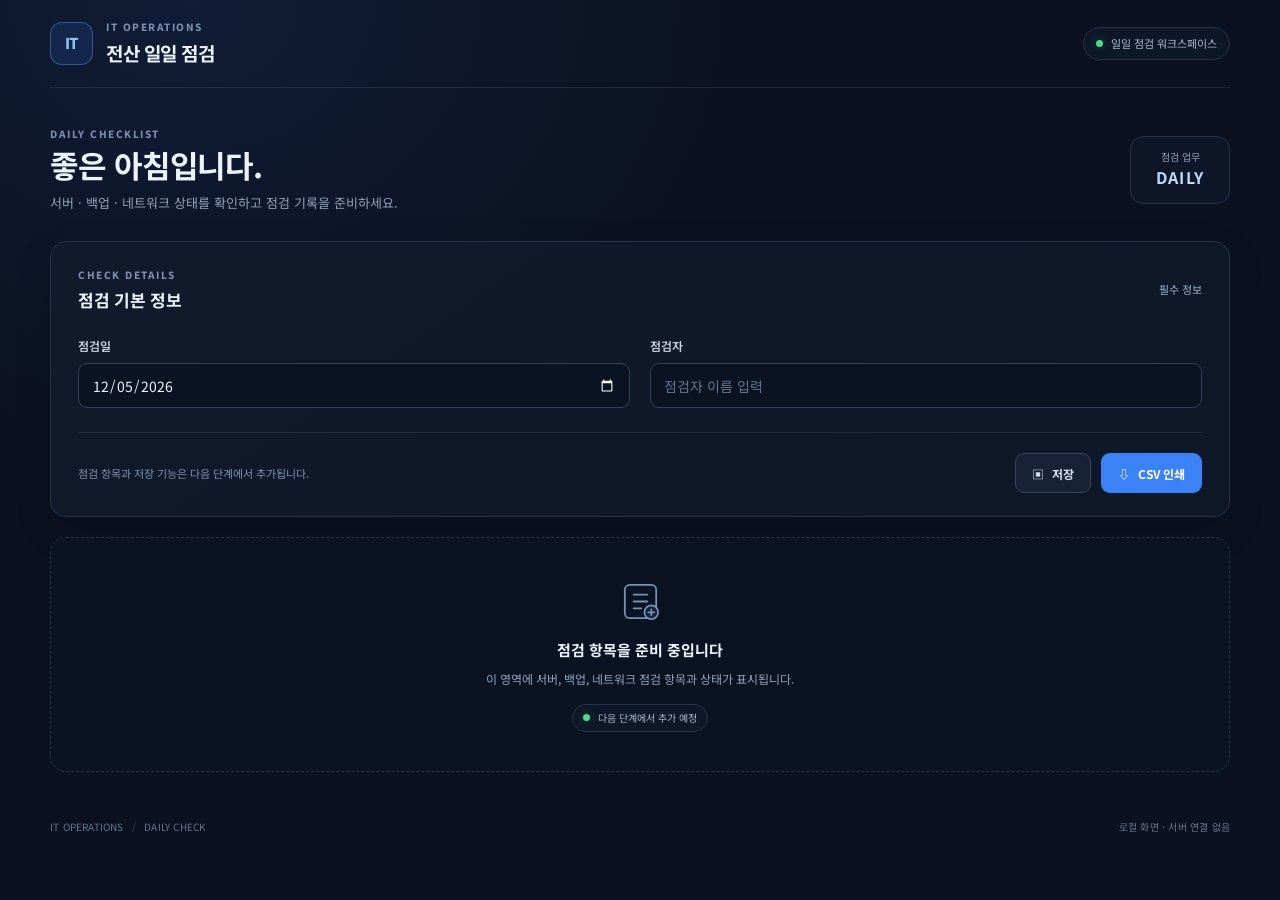
==== index.html @ 262e0092 "ADD 일일점검도우미 앱 생성" ====
<!doctype html>
<html lang="ko">
<head>
  <meta charset="utf-8">
  <meta name="viewport" content="width=device-width, initial-scale=1">
  <meta name="theme-color" content="#111827">
  <title>전산 일일 점검</title>
  <link rel="stylesheet" href="stylee.css">
  <script src="app.js" defer></script>
</head>
<body>
  <div class="app-shell">
    <header class="topbar">
      <div class="brand">
        <div class="brand-mark" aria-hidden="true">IT</div>
        <div>
          <p class="eyebrow">IT OPERATIONS</p>
          <h1>전산 일일 점검</h1>
        </div>
      </div>
      <div class="status-pill"><span class="status-dot"></span> 일일 점검 워크스페이스</div>
    </header>

    <main>
      <section class="page-intro" aria-labelledby="page-title">
        <div>
          <p class="eyebrow">DAILY CHECKLIST</p>
          <h2 id="page-title">좋은 아침입니다.</h2>
          <p class="intro-copy">서버 · 백업 · 네트워크 상태를 확인하고 점검 기록을 준비하세요.</p>
        </div>
        <div class="date-badge">
          <span class="date-badge-label">점검 업무</span>
          <strong>DAILY</strong>
        </div>
      </section>

      <section class="panel meta-panel" aria-labelledby="meta-title">
        <div class="section-heading">
          <div>
            <p class="eyebrow">CHECK DETAILS</p>
            <h3 id="meta-title">점검 기본 정보</h3>
          </div>
          <span class="section-caption">필수 정보</span>
        </div>

        <div class="form-grid">
          <div class="field">
            <label for="check-date">점검일</label>
            <input id="check-date" name="check-date" type="date">
          </div>
          <div class="field">
            <label for="inspector-name">점검자</label>
            <input id="inspector-name" name="inspector-name" type="text" placeholder="점검자 이름 입력" autocomplete="name">
          </div>
        </div>

        <div class="action-row">
          <p class="helper-text">점검 항목과 저장 기능은 다음 단계에서 추가됩니다.</p>
          <div class="actions">
            <button class="button button-secondary" id="save-button" type="button">
              <span aria-hidden="true">▣</span> 저장
            </button>
            <button class="button button-primary" id="export-button" type="button">
              <span aria-hidden="true">⇩</span> CSV 인쇄
            </button>
          </div>
        </div>
        <p class="notice" id="notice" role="status" aria-live="polite" hidden></p>
      </section>

      <section class="empty-panel" aria-labelledby="empty-title">
        <div class="empty-icon" aria-hidden="true">
          <svg viewBox="0 0 48 48" fill="none">
            <rect x="8" y="7" width="32" height="34" rx="5" stroke="currentColor" stroke-width="1.8"/>
            <path d="M17 17h14M17 24h14M17 31h8" stroke="currentColor" stroke-width="1.8" stroke-linecap="round"/>
            <circle cx="35" cy="35" r="7" fill="#172235" stroke="currentColor" stroke-width="1.8"/>
            <path d="M35 32v6M32 35h6" stroke="currentColor" stroke-width="1.8" stroke-linecap="round"/>
          </svg>
        </div>
        <h3 id="empty-title">점검 항목을 준비 중입니다</h3>
        <p>이 영역에 서버, 백업, 네트워크 점검 항목과 상태가 표시됩니다.</p>
        <span class="coming-soon"><span class="status-dot"></span> 다음 단계에서 추가 예정</span>
      </section>
    </main>

    <footer class="footer">
      <span>IT OPERATIONS <span class="footer-separator">/</span> DAILY CHECK</span>
      <span>로컬 화면 · 서버 연결 없음</span>
    </footer>
  </div>
</body>
</html>
---- stylee.css ----
@import url('https://fonts.googleapis.com/css2?family=Noto+Sans+KR:wght@400;500;600;700;800&display=swap');

:root {
  color-scheme: dark;
  --bg: #0b1120;
  --panel: #111a2b;
  --panel-soft: #0e1727;
  --border: #253249;
  --text: #edf3fc;
  --muted: #91a0b7;
  --accent: #60a5fa;
  --accent-strong: #3b82f6;
  --green: #4ade80;
}

* { box-sizing: border-box; }

html { min-width: 320px; background: var(--bg); }

body {
  margin: 0;
  min-height: 100vh;
  background:
    radial-gradient(ellipse at 15% 0%, rgba(59, 130, 246, .10), transparent 34rem),
    var(--bg);
  color: var(--text);
  font-family: "Noto Sans KR", "Malgun Gothic", "Apple SD Gothic Neo", sans-serif;
  font-size: 14px;
  line-height: 1.6;
}

button, input { font: inherit; }

.app-shell {
  width: min(100% - 48px, 1180px);
  margin: 0 auto;
}

.topbar {
  min-height: 88px;
  display: flex;
  align-items: center;
  justify-content: space-between;
  gap: 20px;
  border-bottom: 1px solid rgba(145, 160, 183, .15);
}

.brand { display: flex; align-items: center; gap: 13px; }

.brand-mark {
  width: 43px;
  height: 43px;
  display: grid;
  place-items: center;
  border: 1px solid rgba(96, 165, 250, .4);
  border-radius: 12px;
  background: rgba(59, 130, 246, .13);
  color: #93c5fd;
  font-size: 15px;
  font-weight: 800;
  letter-spacing: -.5px;
}

.eyebrow {
  margin: 0 0 3px;
  color: #7f91ad;
  font-size: 10px;
  font-weight: 800;
  letter-spacing: 1.5px;
}

h1, h2, h3, p { margin-top: 0; }
h1 { margin-bottom: 0; font-size: 19px; font-weight: 700; letter-spacing: -.5px; }

.status-pill, .coming-soon {
  display: inline-flex;
  align-items: center;
  gap: 8px;
  border: 1px solid var(--border);
  border-radius: 999px;
  padding: 7px 12px;
  color: #aab8cc;
  background: rgba(17, 26, 43, .7);
  font-size: 11px;
  white-space: nowrap;
}

.status-dot {
  display: inline-block;
  width: 7px;
  height: 7px;
  flex: 0 0 7px;
  border-radius: 50%;
  background: var(--green);
  box-shadow: 0 0 10px rgba(74, 222, 128, .25);
}

main { padding: 38px 0 28px; }

.page-intro {
  display: flex;
  align-items: center;
  justify-content: space-between;
  gap: 24px;
  margin-bottom: 27px;
}

.page-intro h2 {
  margin: 2px 0 8px;
  font-size: clamp(24px, 3vw, 31px);
  line-height: 1.3;
  letter-spacing: -1.1px;
}

.intro-copy { margin-bottom: 0; color: var(--muted); font-size: 13px; }

.date-badge {
  min-width: 100px;
  padding: 12px 16px;
  border: 1px solid var(--border);
  border-radius: 13px;
  background: rgba(17, 26, 43, .68);
  text-align: center;
}
.date-badge-label { display: block; color: var(--muted); font-size: 10px; }
.date-badge strong { color: #bfdbfe; font-size: 16px; letter-spacing: 1.4px; }

.panel, .empty-panel {
  border: 1px solid var(--border);
  border-radius: 16px;
  background: linear-gradient(145deg, rgba(17, 26, 43, .97), rgba(14, 23, 39, .97));
  box-shadow: 0 14px 38px rgba(0, 0, 0, .12);
}

.meta-panel { padding: 25px 27px 23px; }

.section-heading {
  display: flex;
  align-items: center;
  justify-content: space-between;
  gap: 16px;
  margin-bottom: 23px;
}
.section-heading h3 { margin: 0; font-size: 17px; font-weight: 700; letter-spacing: -.3px; }
.section-caption { color: #9db1cc; font-size: 11px; }

.form-grid {
  display: grid;
  grid-template-columns: minmax(0, 1fr) minmax(0, 1fr);
  gap: 20px;
}

.field { min-width: 0; }
.field label { display: block; margin-bottom: 8px; color: #c7d2e3; font-size: 12px; font-weight: 600; }

.field input {
  width: 100%;
  min-width: 0;
  height: 45px;
  padding: 0 13px;
  color: var(--text);
  border: 1px solid #31415a;
  border-radius: 9px;
  outline: none;
  background: #0b1322;
  transition: border-color .15s ease, box-shadow .15s ease;
}
.field input::placeholder { color: #64748b; }
.field input:focus { border-color: var(--accent); box-shadow: 0 0 0 3px rgba(96, 165, 250, .13); }
.field input[type="date"] { color-scheme: dark; }

.action-row {
  display: flex;
  align-items: center;
  justify-content: space-between;
  gap: 18px;
  margin-top: 24px;
  padding-top: 20px;
  border-top: 1px solid rgba(145, 160, 183, .13);
}
.helper-text { margin: 0; color: #7f91a9; font-size: 11px; }
.actions { display: flex; align-items: center; gap: 10px; }

.button {
  display: inline-flex;
  align-items: center;
  justify-content: center;
  gap: 8px;
  min-height: 40px;
  padding: 0 16px;
  border: 1px solid transparent;
  border-radius: 9px;
  cursor: pointer;
  font-size: 12px;
  font-weight: 700;
  transition: background .15s ease, border-color .15s ease, transform .15s ease;
}
.button:active { transform: translateY(1px); }
.button:focus-visible { outline: 2px solid #bfdbfe; outline-offset: 3px; }
.button-secondary { border-color: #35445b; background: #172235; color: #d5deeb; }
.button-secondary:hover { background: #202e43; border-color: #526580; }
.button-primary { background: var(--accent-strong); color: #fff; }
.button-primary:hover { background: #2563eb; }

.notice {
  margin: 15px 0 0;
  padding: 10px 12px;
  border: 1px solid rgba(96, 165, 250, .25);
  border-radius: 8px;
  background: rgba(59, 130, 246, .08);
  color: #bfdbfe;
  font-size: 12px;
}

.empty-panel {
  min-height: 235px;
  margin-top: 20px;
  padding: 35px 20px;
  display: flex;
  flex-direction: column;
  align-items: center;
  justify-content: center;
  text-align: center;
  border-style: dashed;
  background: rgba(14, 23, 39, .48);
  box-shadow: none;
}
.empty-icon { width: 47px; height: 47px; margin-bottom: 13px; color: #7891b4; }
.empty-icon svg { display: block; width: 100%; height: 100%; }
.empty-panel h3 { margin-bottom: 7px; font-size: 15px; font-weight: 700; }
.empty-panel > p { margin-bottom: 15px; color: var(--muted); font-size: 12px; }
.coming-soon { padding: 5px 10px; font-size: 10px; }

.footer {
  display: flex;
  justify-content: space-between;
  gap: 14px;
  padding: 19px 0 25px;
  color: #64748b;
  font-size: 10px;
  letter-spacing: .2px;
}
.footer-separator { padding: 0 5px; color: #3b4b62; }

@media (max-width: 700px) {
  .app-shell { width: min(100% - 32px, 1180px); }
  .topbar { min-height: 76px; }
  .status-pill { max-width: 44%; overflow: hidden; text-overflow: ellipsis; }
  main { padding-top: 27px; }
  .page-intro { align-items: flex-start; }
  .date-badge { min-width: 78px; padding: 9px 10px; }
  .meta-panel { padding: 21px 18px; }
  .form-grid { grid-template-columns: minmax(0, 1fr); gap: 16px; }
  .action-row { align-items: stretch; flex-direction: column; }
  .actions { width: 100%; }
  .button { flex: 1; }
  .empty-panel { min-height: 220px; padding-inline: 18px; }
  .footer { flex-direction: column; gap: 4px; }
}

@media (max-width: 420px) {
  .app-shell { width: calc(100% - 24px); }
  .brand { gap: 9px; }
  .brand-mark { width: 38px; height: 38px; }
  h1 { font-size: 16px; }
  .status-pill { font-size: 0; padding: 9px; }
  .status-pill .status-dot { width: 8px; height: 8px; }
  .page-intro h2 { font-size: 24px; }
  .intro-copy { max-width: 255px; }
  .date-badge { min-width: 66px; }
  .date-badge-label { font-size: 9px; }
  .date-badge strong { font-size: 14px; }
}
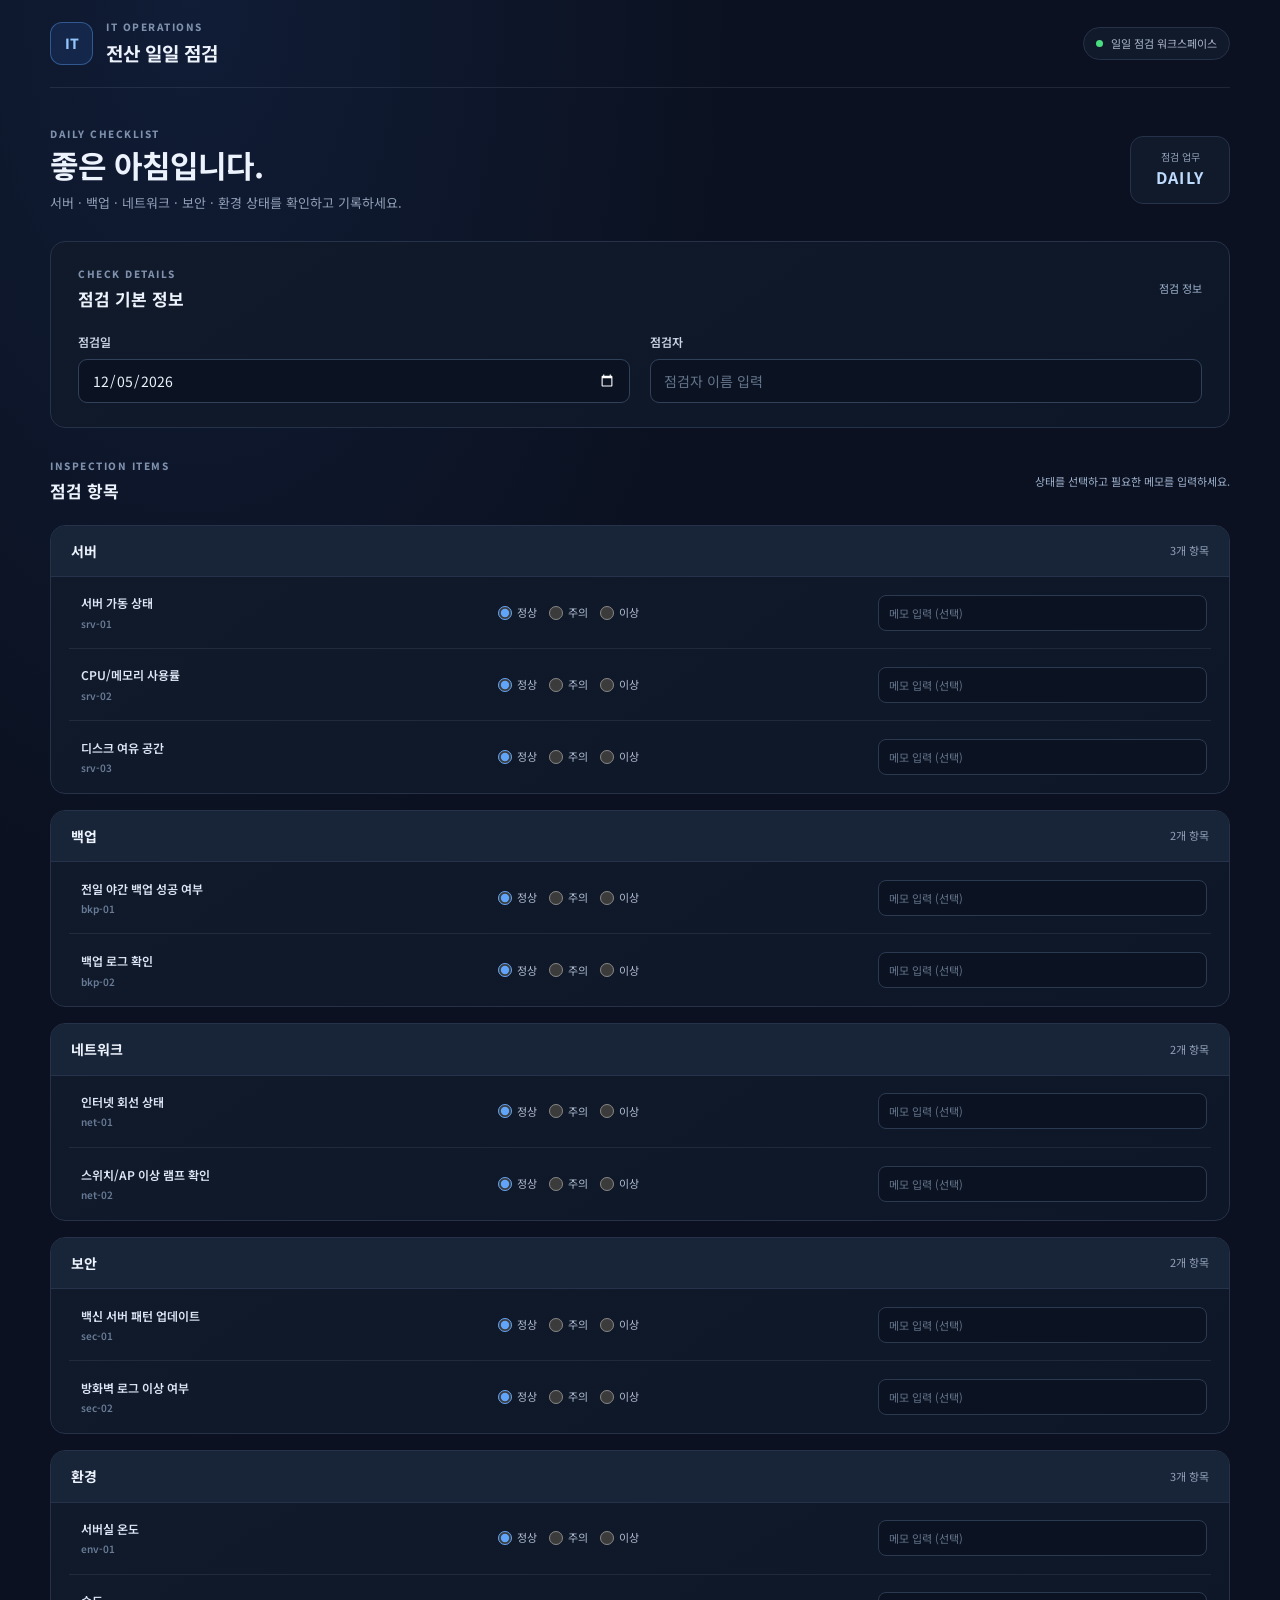
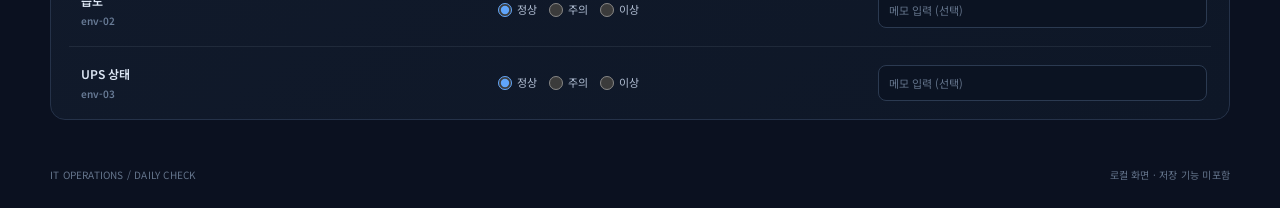
==== commit 7592678a: "점검항목 추가" ====
--- a/index.html
+++ b/index.html
@@ -1,92 +1,16 @@
 <!doctype html>
 <html lang="ko">
 <head>
-  <meta charset="utf-8">
-  <meta name="viewport" content="width=device-width, initial-scale=1">
-  <meta name="theme-color" content="#111827">
-  <title>전산 일일 점검</title>
-  <link rel="stylesheet" href="stylee.css">
-  <script src="app.js" defer></script>
+<meta charset="utf-8"><meta name="viewport" content="width=device-width, initial-scale=1">
+<meta name="theme-color" content="#111827"><title>전산 일일 점검</title>
+<link rel="stylesheet" href="stylee.css"><script src="app.js" defer></script>
 </head>
-<body>
-  <div class="app-shell">
-    <header class="topbar">
-      <div class="brand">
-        <div class="brand-mark" aria-hidden="true">IT</div>
-        <div>
-          <p class="eyebrow">IT OPERATIONS</p>
-          <h1>전산 일일 점검</h1>
-        </div>
-      </div>
-      <div class="status-pill"><span class="status-dot"></span> 일일 점검 워크스페이스</div>
-    </header>
-
-    <main>
-      <section class="page-intro" aria-labelledby="page-title">
-        <div>
-          <p class="eyebrow">DAILY CHECKLIST</p>
-          <h2 id="page-title">좋은 아침입니다.</h2>
-          <p class="intro-copy">서버 · 백업 · 네트워크 상태를 확인하고 점검 기록을 준비하세요.</p>
-        </div>
-        <div class="date-badge">
-          <span class="date-badge-label">점검 업무</span>
-          <strong>DAILY</strong>
-        </div>
-      </section>
-
-      <section class="panel meta-panel" aria-labelledby="meta-title">
-        <div class="section-heading">
-          <div>
-            <p class="eyebrow">CHECK DETAILS</p>
-            <h3 id="meta-title">점검 기본 정보</h3>
-          </div>
-          <span class="section-caption">필수 정보</span>
-        </div>
-
-        <div class="form-grid">
-          <div class="field">
-            <label for="check-date">점검일</label>
-            <input id="check-date" name="check-date" type="date">
-          </div>
-          <div class="field">
-            <label for="inspector-name">점검자</label>
-            <input id="inspector-name" name="inspector-name" type="text" placeholder="점검자 이름 입력" autocomplete="name">
-          </div>
-        </div>
-
-        <div class="action-row">
-          <p class="helper-text">점검 항목과 저장 기능은 다음 단계에서 추가됩니다.</p>
-          <div class="actions">
-            <button class="button button-secondary" id="save-button" type="button">
-              <span aria-hidden="true">▣</span> 저장
-            </button>
-            <button class="button button-primary" id="export-button" type="button">
-              <span aria-hidden="true">⇩</span> CSV 인쇄
-            </button>
-          </div>
-        </div>
-        <p class="notice" id="notice" role="status" aria-live="polite" hidden></p>
-      </section>
-
-      <section class="empty-panel" aria-labelledby="empty-title">
-        <div class="empty-icon" aria-hidden="true">
-          <svg viewBox="0 0 48 48" fill="none">
-            <rect x="8" y="7" width="32" height="34" rx="5" stroke="currentColor" stroke-width="1.8"/>
-            <path d="M17 17h14M17 24h14M17 31h8" stroke="currentColor" stroke-width="1.8" stroke-linecap="round"/>
-            <circle cx="35" cy="35" r="7" fill="#172235" stroke="currentColor" stroke-width="1.8"/>
-            <path d="M35 32v6M32 35h6" stroke="currentColor" stroke-width="1.8" stroke-linecap="round"/>
-          </svg>
-        </div>
-        <h3 id="empty-title">점검 항목을 준비 중입니다</h3>
-        <p>이 영역에 서버, 백업, 네트워크 점검 항목과 상태가 표시됩니다.</p>
-        <span class="coming-soon"><span class="status-dot"></span> 다음 단계에서 추가 예정</span>
-      </section>
-    </main>
-
-    <footer class="footer">
-      <span>IT OPERATIONS <span class="footer-separator">/</span> DAILY CHECK</span>
-      <span>로컬 화면 · 서버 연결 없음</span>
-    </footer>
-  </div>
-</body>
-</html>
+<body><div class="app-shell">
+<header class="topbar"><div class="brand"><div class="brand-mark" aria-hidden="true">IT</div><div><p class="eyebrow">IT OPERATIONS</p><h1>전산 일일 점검</h1></div></div><div class="status-pill"><span class="status-dot"></span> 일일 점검 워크스페이스</div></header>
+<main>
+<section class="page-intro"><div><p class="eyebrow">DAILY CHECKLIST</p><h2>좋은 아침입니다.</h2><p class="intro-copy">서버 · 백업 · 네트워크 · 보안 · 환경 상태를 확인하고 기록하세요.</p></div><div class="date-badge"><span class="date-badge-label">점검 업무</span><strong>DAILY</strong></div></section>
+<section class="panel meta-panel"><div class="section-heading"><div><p class="eyebrow">CHECK DETAILS</p><h3>점검 기본 정보</h3></div><span class="section-caption">점검 정보</span></div>
+<div class="form-grid"><div class="field"><label for="check-date">점검일</label><input id="check-date" name="check-date" type="date"></div><div class="field"><label for="inspector-name">점검자</label><input id="inspector-name" name="inspector-name" type="text" placeholder="점검자 이름 입력" autocomplete="name"></div></div></section>
+<section class="checklist-section"><div class="section-heading"><div><p class="eyebrow">INSPECTION ITEMS</p><h3>점검 항목</h3></div><span class="section-caption">상태를 선택하고 필요한 메모를 입력하세요.</span></div><div id="checklist-container" class="checklist-container"></div></section>
+</main><footer class="footer"><span>IT OPERATIONS / DAILY CHECK</span><span>로컬 화면 · 저장 기능 미포함</span></footer>
+</div></body></html>
--- a/stylee.css
+++ b/stylee.css
@@ -1,273 +1,16 @@
 @import url('https://fonts.googleapis.com/css2?family=Noto+Sans+KR:wght@400;500;600;700;800&display=swap');
-
-:root {
-  color-scheme: dark;
-  --bg: #0b1120;
-  --panel: #111a2b;
-  --panel-soft: #0e1727;
-  --border: #253249;
-  --text: #edf3fc;
-  --muted: #91a0b7;
-  --accent: #60a5fa;
-  --accent-strong: #3b82f6;
-  --green: #4ade80;
-}
-
-* { box-sizing: border-box; }
-
-html { min-width: 320px; background: var(--bg); }
-
-body {
-  margin: 0;
-  min-height: 100vh;
-  background:
-    radial-gradient(ellipse at 15% 0%, rgba(59, 130, 246, .10), transparent 34rem),
-    var(--bg);
-  color: var(--text);
-  font-family: "Noto Sans KR", "Malgun Gothic", "Apple SD Gothic Neo", sans-serif;
-  font-size: 14px;
-  line-height: 1.6;
-}
-
-button, input { font: inherit; }
-
-.app-shell {
-  width: min(100% - 48px, 1180px);
-  margin: 0 auto;
-}
-
-.topbar {
-  min-height: 88px;
-  display: flex;
-  align-items: center;
-  justify-content: space-between;
-  gap: 20px;
-  border-bottom: 1px solid rgba(145, 160, 183, .15);
-}
-
-.brand { display: flex; align-items: center; gap: 13px; }
-
-.brand-mark {
-  width: 43px;
-  height: 43px;
-  display: grid;
-  place-items: center;
-  border: 1px solid rgba(96, 165, 250, .4);
-  border-radius: 12px;
-  background: rgba(59, 130, 246, .13);
-  color: #93c5fd;
-  font-size: 15px;
-  font-weight: 800;
-  letter-spacing: -.5px;
-}
-
-.eyebrow {
-  margin: 0 0 3px;
-  color: #7f91ad;
-  font-size: 10px;
-  font-weight: 800;
-  letter-spacing: 1.5px;
-}
-
-h1, h2, h3, p { margin-top: 0; }
-h1 { margin-bottom: 0; font-size: 19px; font-weight: 700; letter-spacing: -.5px; }
-
-.status-pill, .coming-soon {
-  display: inline-flex;
-  align-items: center;
-  gap: 8px;
-  border: 1px solid var(--border);
-  border-radius: 999px;
-  padding: 7px 12px;
-  color: #aab8cc;
-  background: rgba(17, 26, 43, .7);
-  font-size: 11px;
-  white-space: nowrap;
-}
-
-.status-dot {
-  display: inline-block;
-  width: 7px;
-  height: 7px;
-  flex: 0 0 7px;
-  border-radius: 50%;
-  background: var(--green);
-  box-shadow: 0 0 10px rgba(74, 222, 128, .25);
-}
-
-main { padding: 38px 0 28px; }
-
-.page-intro {
-  display: flex;
-  align-items: center;
-  justify-content: space-between;
-  gap: 24px;
-  margin-bottom: 27px;
-}
-
-.page-intro h2 {
-  margin: 2px 0 8px;
-  font-size: clamp(24px, 3vw, 31px);
-  line-height: 1.3;
-  letter-spacing: -1.1px;
-}
-
-.intro-copy { margin-bottom: 0; color: var(--muted); font-size: 13px; }
-
-.date-badge {
-  min-width: 100px;
-  padding: 12px 16px;
-  border: 1px solid var(--border);
-  border-radius: 13px;
-  background: rgba(17, 26, 43, .68);
-  text-align: center;
-}
-.date-badge-label { display: block; color: var(--muted); font-size: 10px; }
-.date-badge strong { color: #bfdbfe; font-size: 16px; letter-spacing: 1.4px; }
-
-.panel, .empty-panel {
-  border: 1px solid var(--border);
-  border-radius: 16px;
-  background: linear-gradient(145deg, rgba(17, 26, 43, .97), rgba(14, 23, 39, .97));
-  box-shadow: 0 14px 38px rgba(0, 0, 0, .12);
-}
-
-.meta-panel { padding: 25px 27px 23px; }
-
-.section-heading {
-  display: flex;
-  align-items: center;
-  justify-content: space-between;
-  gap: 16px;
-  margin-bottom: 23px;
-}
-.section-heading h3 { margin: 0; font-size: 17px; font-weight: 700; letter-spacing: -.3px; }
-.section-caption { color: #9db1cc; font-size: 11px; }
-
-.form-grid {
-  display: grid;
-  grid-template-columns: minmax(0, 1fr) minmax(0, 1fr);
-  gap: 20px;
-}
-
-.field { min-width: 0; }
-.field label { display: block; margin-bottom: 8px; color: #c7d2e3; font-size: 12px; font-weight: 600; }
-
-.field input {
-  width: 100%;
-  min-width: 0;
-  height: 45px;
-  padding: 0 13px;
-  color: var(--text);
-  border: 1px solid #31415a;
-  border-radius: 9px;
-  outline: none;
-  background: #0b1322;
-  transition: border-color .15s ease, box-shadow .15s ease;
-}
-.field input::placeholder { color: #64748b; }
-.field input:focus { border-color: var(--accent); box-shadow: 0 0 0 3px rgba(96, 165, 250, .13); }
-.field input[type="date"] { color-scheme: dark; }
-
-.action-row {
-  display: flex;
-  align-items: center;
-  justify-content: space-between;
-  gap: 18px;
-  margin-top: 24px;
-  padding-top: 20px;
-  border-top: 1px solid rgba(145, 160, 183, .13);
-}
-.helper-text { margin: 0; color: #7f91a9; font-size: 11px; }
-.actions { display: flex; align-items: center; gap: 10px; }
-
-.button {
-  display: inline-flex;
-  align-items: center;
-  justify-content: center;
-  gap: 8px;
-  min-height: 40px;
-  padding: 0 16px;
-  border: 1px solid transparent;
-  border-radius: 9px;
-  cursor: pointer;
-  font-size: 12px;
-  font-weight: 700;
-  transition: background .15s ease, border-color .15s ease, transform .15s ease;
-}
-.button:active { transform: translateY(1px); }
-.button:focus-visible { outline: 2px solid #bfdbfe; outline-offset: 3px; }
-.button-secondary { border-color: #35445b; background: #172235; color: #d5deeb; }
-.button-secondary:hover { background: #202e43; border-color: #526580; }
-.button-primary { background: var(--accent-strong); color: #fff; }
-.button-primary:hover { background: #2563eb; }
-
-.notice {
-  margin: 15px 0 0;
-  padding: 10px 12px;
-  border: 1px solid rgba(96, 165, 250, .25);
-  border-radius: 8px;
-  background: rgba(59, 130, 246, .08);
-  color: #bfdbfe;
-  font-size: 12px;
-}
-
-.empty-panel {
-  min-height: 235px;
-  margin-top: 20px;
-  padding: 35px 20px;
-  display: flex;
-  flex-direction: column;
-  align-items: center;
-  justify-content: center;
-  text-align: center;
-  border-style: dashed;
-  background: rgba(14, 23, 39, .48);
-  box-shadow: none;
-}
-.empty-icon { width: 47px; height: 47px; margin-bottom: 13px; color: #7891b4; }
-.empty-icon svg { display: block; width: 100%; height: 100%; }
-.empty-panel h3 { margin-bottom: 7px; font-size: 15px; font-weight: 700; }
-.empty-panel > p { margin-bottom: 15px; color: var(--muted); font-size: 12px; }
-.coming-soon { padding: 5px 10px; font-size: 10px; }
-
-.footer {
-  display: flex;
-  justify-content: space-between;
-  gap: 14px;
-  padding: 19px 0 25px;
-  color: #64748b;
-  font-size: 10px;
-  letter-spacing: .2px;
-}
-.footer-separator { padding: 0 5px; color: #3b4b62; }
-
-@media (max-width: 700px) {
-  .app-shell { width: min(100% - 32px, 1180px); }
-  .topbar { min-height: 76px; }
-  .status-pill { max-width: 44%; overflow: hidden; text-overflow: ellipsis; }
-  main { padding-top: 27px; }
-  .page-intro { align-items: flex-start; }
-  .date-badge { min-width: 78px; padding: 9px 10px; }
-  .meta-panel { padding: 21px 18px; }
-  .form-grid { grid-template-columns: minmax(0, 1fr); gap: 16px; }
-  .action-row { align-items: stretch; flex-direction: column; }
-  .actions { width: 100%; }
-  .button { flex: 1; }
-  .empty-panel { min-height: 220px; padding-inline: 18px; }
-  .footer { flex-direction: column; gap: 4px; }
-}
-
-@media (max-width: 420px) {
-  .app-shell { width: calc(100% - 24px); }
-  .brand { gap: 9px; }
-  .brand-mark { width: 38px; height: 38px; }
-  h1 { font-size: 16px; }
-  .status-pill { font-size: 0; padding: 9px; }
-  .status-pill .status-dot { width: 8px; height: 8px; }
-  .page-intro h2 { font-size: 24px; }
-  .intro-copy { max-width: 255px; }
-  .date-badge { min-width: 66px; }
-  .date-badge-label { font-size: 9px; }
-  .date-badge strong { font-size: 14px; }
-}
+:root{color-scheme:dark;--bg:#0b1120;--panel:#111a2b;--border:#253249;--text:#edf3fc;--muted:#91a0b7;--accent:#60a5fa;--green:#4ade80;--red:#f87171}
+*{box-sizing:border-box}html{min-width:320px;background:var(--bg)}body{margin:0;min-height:100vh;background:radial-gradient(ellipse at 15% 0%,rgba(59,130,246,.10),transparent 34rem),var(--bg);color:var(--text);font:14px/1.6 "Noto Sans KR","Malgun Gothic","Apple SD Gothic Neo",sans-serif}
+button,input{font:inherit}.app-shell{width:min(100% - 48px,1180px);margin:0 auto}.topbar{min-height:88px;display:flex;align-items:center;justify-content:space-between;gap:20px;border-bottom:1px solid rgba(145,160,183,.15)}
+.brand{display:flex;align-items:center;gap:13px}.brand-mark{width:43px;height:43px;display:grid;place-items:center;border:1px solid rgba(96,165,250,.4);border-radius:12px;background:rgba(59,130,246,.13);color:#93c5fd;font-weight:800}
+.eyebrow{margin:0 0 3px;color:#7f91ad;font-size:10px;font-weight:800;letter-spacing:1.5px}h1,h2,h3,p{margin-top:0}h1{margin-bottom:0;font-size:19px}h2{font-size:clamp(24px,3vw,31px);line-height:1.3;letter-spacing:-1px;margin:2px 0 8px}h3{margin:0;font-size:17px}
+.status-pill{display:inline-flex;align-items:center;gap:8px;border:1px solid var(--border);border-radius:999px;padding:7px 12px;color:#aab8cc;background:#111a2b;font-size:11px;white-space:nowrap}.status-dot{width:7px;height:7px;border-radius:50%;background:var(--green);display:inline-block}
+main{padding:38px 0 28px}.page-intro{display:flex;align-items:center;justify-content:space-between;gap:24px;margin-bottom:27px}.intro-copy{margin:0;color:var(--muted);font-size:13px}.date-badge{min-width:100px;padding:12px 16px;border:1px solid var(--border);border-radius:13px;background:#111a2b;text-align:center}.date-badge-label{display:block;color:var(--muted);font-size:10px}.date-badge strong{color:#bfdbfe;font-size:16px;letter-spacing:1.4px}
+.panel,.category-card{border:1px solid var(--border);border-radius:15px;background:linear-gradient(145deg,#111a2b,#0e1727)}.meta-panel{padding:24px 27px;margin-bottom:30px}.section-heading{display:flex;align-items:center;justify-content:space-between;gap:16px;margin-bottom:20px}.section-caption{color:#9db1cc;font-size:11px}.form-grid{display:grid;grid-template-columns:minmax(0,1fr) minmax(0,1fr);gap:20px}.field{min-width:0}.field label{display:block;margin-bottom:8px;color:#c7d2e3;font-size:12px;font-weight:600}.field input{width:100%;min-width:0;height:44px;padding:0 13px;color:var(--text);border:1px solid #31415a;border-radius:9px;outline:none;background:#0b1322}.field input::placeholder{color:#64748b}.field input:focus,.memo-input:focus{border-color:var(--accent);box-shadow:0 0 0 3px rgba(96,165,250,.13)}.field input[type=date]{color-scheme:dark}
+.checklist-section{margin-top:28px}.checklist-container{display:grid;gap:16px}.category-card{overflow:hidden}.category-header{display:flex;align-items:center;justify-content:space-between;gap:12px;padding:14px 20px;border-bottom:1px solid var(--border);background:#182539}.category-title{margin:0;font-size:14px}.category-count{color:var(--muted);font-size:11px}.item-list{padding:0 18px}
+.check-item{position:relative;display:grid;grid-template-columns:minmax(180px,1.1fr) minmax(220px,1fr) minmax(160px,.9fr);align-items:center;gap:14px;min-height:72px;padding:12px 4px 12px 12px;border-bottom:1px solid rgba(145,160,183,.12)}.check-item:last-child{border-bottom:0}.check-item:before{content:"";position:absolute;left:-18px;top:9px;bottom:9px;width:3px;border-radius:0 4px 4px 0;background:transparent}.check-item.is-abnormal:before{background:var(--red)}
+.item-name{min-width:0;color:#dce6f4;font-size:12px;font-weight:600;overflow-wrap:anywhere}.item-id{display:block;margin-top:3px;color:#687b96;font-size:10px}.status-options{display:flex;flex-wrap:wrap;gap:8px 12px}.status-option{display:inline-flex;align-items:center;gap:5px;color:#aebbd0;font-size:11px;white-space:nowrap;cursor:pointer}.status-option input{width:14px;height:14px;margin:0;accent-color:#60a5fa}.status-option:has(input[value="이상"]:checked){color:#fca5a5}
+.memo-input{width:100%;min-width:0;height:36px;padding:0 10px;border:1px solid #2b3a51;border-radius:8px;outline:none;background:#0b1322;color:var(--text);font-size:11px}.memo-input::placeholder{color:#64748b}
+.footer{display:flex;justify-content:space-between;gap:14px;padding:19px 0 25px;color:#64748b;font-size:10px;letter-spacing:.2px}
+@media(max-width:900px){.app-shell{width:min(100% - 32px,1180px)}.check-item{grid-template-columns:minmax(150px,1fr) minmax(200px,1.2fr)}.memo-input{grid-column:1/-1}}
+@media(max-width:600px){.app-shell{width:calc(100% - 24px)}.topbar{min-height:76px}.brand{gap:9px}.brand-mark{width:38px;height:38px}h1{font-size:16px}.status-pill{max-width:40%;overflow:hidden;text-overflow:ellipsis;font-size:0;padding:9px}.status-pill .status-dot{width:8px;height:8px}main{padding-top:27px}.page-intro{align-items:flex-start}.date-badge{min-width:68px;padding:9px}.date-badge-label{font-size:9px}.date-badge strong{font-size:14px}.meta-panel{padding:20px 16px}.form-grid{grid-template-columns:minmax(0,1fr);gap:15px}.section-heading{align-items:flex-start}.section-caption{max-width:48%;text-align:right}.check-item{grid-template-columns:minmax(0,1fr);gap:10px}.memo-input{grid-column:auto}.item-list{padding:0 14px}.category-header{padding:13px 16px}.footer{flex-direction:column;gap:4px}}
